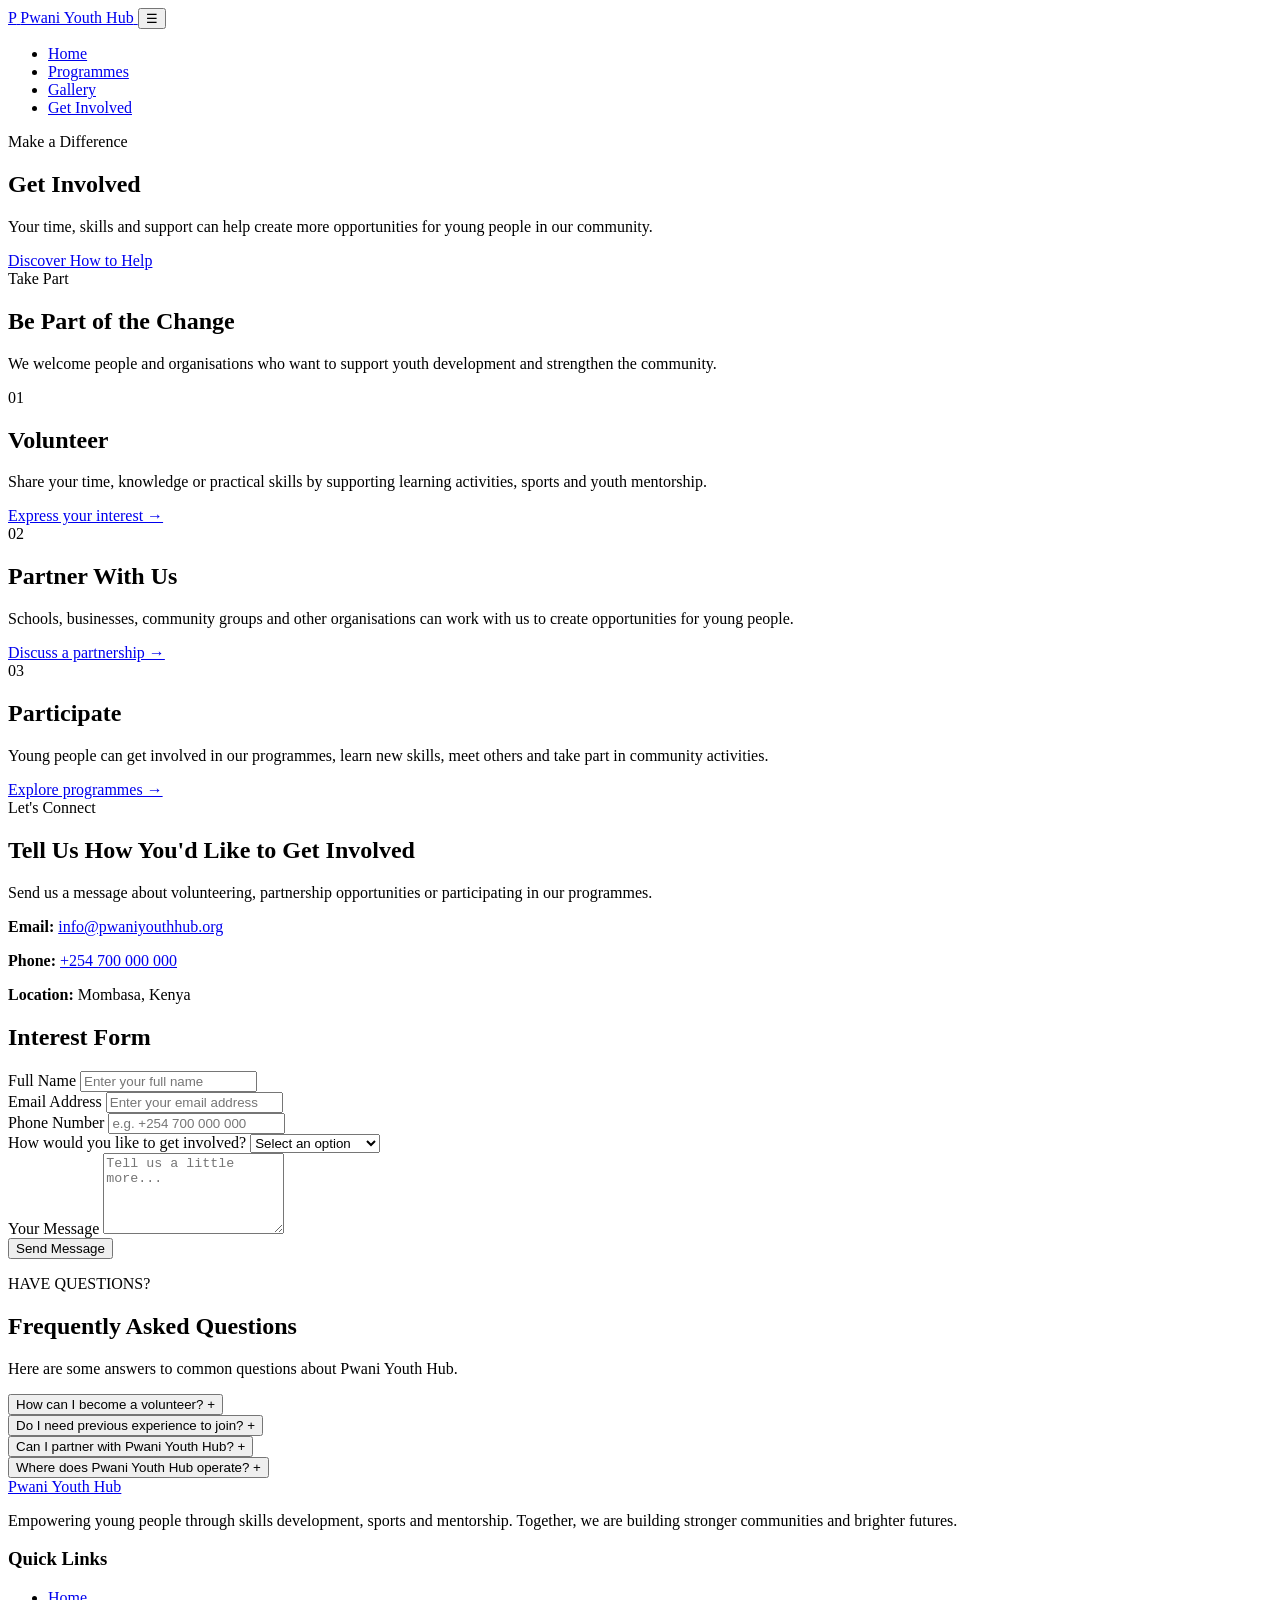
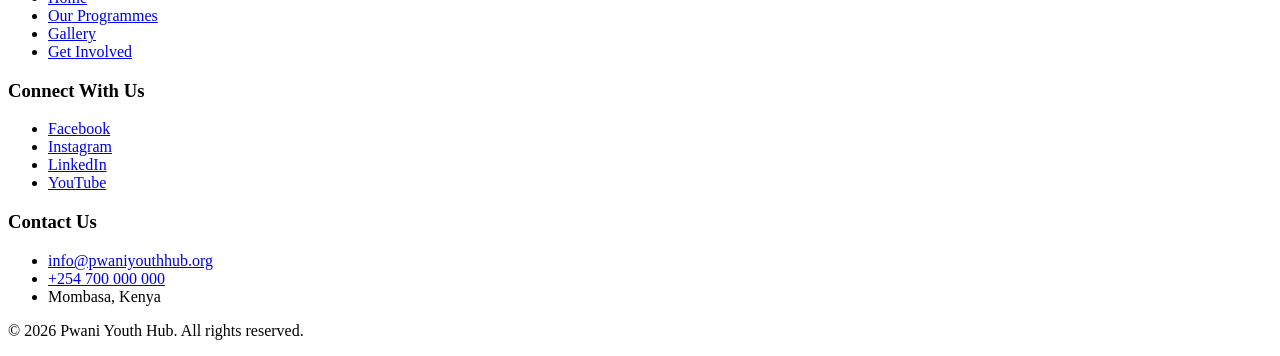
==== get-involved.html @ 9b2f0e69 "Add initial get- involved.html" ====
<!DOCTYPE html>
<html lang="en">
<head>
    <meta charset="UTF-8">
    <meta name="viewport" content="width=device-width, initial-scale=1.0">
    <meta name="description" content="Volunteer, partner or participate in Pwani Youth Hub youth development programmes.">
    <title>Get Involved | Pwani Youth Hub</title>
    <link rel="preconnect" href="https://fonts.googleapis.com">
    <link rel="preconnect" href="https://fonts.gstatic.com" crossorigin>
    <link href="https://fonts.googleapis.com/css2?family=Nunito+Sans:wght@400;500;600;700;800&display=swap" rel="stylesheet">
    <link rel="stylesheet" href="css/style.css">
</head>
<body>
<header class="site-header">
    <div class="header-inner">

        <a class="brand" href="index.html" aria-label="Pwani Youth Hub home">
            <span class="brand-mark">P</span>
            <span>Pwani Youth Hub</span>
        </a>

        <!-- Mobile menu button -->
        <button class="menu-toggle"
                type="button"
                aria-label="Open navigation menu"
                aria-expanded="false"
                aria-controls="site-navigation">
            ☰
        </button>

        <!-- Main navigation -->
        <nav class="site-nav" id="site-navigation" aria-label="Main navigation">
            <ul>
                <li><a href="index.html">Home</a></li>
                <li><a href="programmes.html">Programmes</a></li>
                <li><a href="gallery.html">Gallery</a></li>
                <li><a href="get-involved.html" aria-current="page">Get Involved</a></li>
            </ul>
        </nav>

    </div>
</header>
<main>
    <section class="page-hero involvement-hero"><div class="hero-shade"></div><div class="page-hero-content"><span class="eyebrow eyebrow-light">Make a Difference</span><h1>Get Involved</h1><p>Your time, skills and support can help create more opportunities for young people in our community.</p><a class="btn btn-primary" href="#ways-to-help">Discover How to Help</a></div></section>
    <section class="section-wrap"><div class="section-heading"><span class="eyebrow">Take Part</span><h2>Be Part of the Change</h2><p>We welcome people and organisations who want to support youth development and strengthen the community.</p></div>
        <div class="ways-grid" id="ways-to-help">
            <article class="way-card"><span class="way-number">01</span><h2>Volunteer</h2><p>Share your time, knowledge or practical skills by supporting learning activities, sports and youth mentorship.</p><a class="text-link" href="#contact-form">Express your interest &rarr;</a></article>
            <article class="way-card"><span class="way-number">02</span><h2>Partner With Us</h2><p>Schools, businesses, community groups and other organisations can work with us to create opportunities for young people.</p><a class="text-link" href="#contact-form">Discuss a partnership &rarr;</a></article>
            <article class="way-card"><span class="way-number">03</span><h2>Participate</h2><p>Young people can get involved in our programmes, learn new skills, meet others and take part in community activities.</p><a class="text-link" href="programmes.html">Explore programmes &rarr;</a></article>
        </div>
    </section>
    <section class="contact-section section-wrap" id="contact-form">

        <div class="contact-copy">
            <span class="eyebrow">Let's Connect</span>
            <h2>Tell Us How You'd Like to Get Involved</h2>

            <p>Send us a message about volunteering, partnership opportunities or participating in our programmes.</p>

            <div class="contact-details">
                <p><strong>Email:</strong>
                    <a href="mailto:info@pwaniyouthhub.org">info@pwaniyouthhub.org</a>
                </p>

                <p><strong>Phone:</strong>
                    <a href="tel:+254700000000">+254 700 000 000</a>
                </p>

                <p><strong>Location:</strong> Mombasa, Kenya</p>
            </div>
        </div>

        <!-- INTEREST FORM -->
        <form class="interest-form" id="interest-form">

            <h2>Interest Form</h2>

            <div class="form-group">
                <label for="full-name">Full Name</label>
                <input type="text" id="full-name" name="full-name"
                    placeholder="Enter your full name" required>
            </div>

            <div class="form-group">
                <label for="email">Email Address</label>
                <input type="email" id="email" name="email"
                    placeholder="Enter your email address" required>
            </div>

            <div class="form-group">
                <label for="phone">Phone Number</label>
                <input type="tel" id="phone" name="phone"
                    placeholder="e.g. +254 700 000 000">
            </div>

            <div class="form-group">
                <label for="interest">How would you like to get involved?</label>

                <select id="interest" name="interest" required>
                    <option value="">Select an option</option>
                    <option value="volunteer">Volunteer</option>
                    <option value="partner">Partner with us</option>
                    <option value="participate">Join a programme</option>
                    <option value="other">Other</option>
                </select>
            </div>

            <div class="form-group">
                <label for="message">Your Message</label>

                <textarea id="message" name="message" rows="5"
                        placeholder="Tell us a little more..." required></textarea>
            </div>

            <button type="submit" class="btn btn-primary">
                Send Message
            </button>

            <!-- Form feedback message -->
            <p id="form-message" role="status" aria-live="polite"></p>

        </form>
    </section>
    <!-- END CONTACT SECTION -->


    <!-- FAQ SECTION -->
    <section class="faq-section">

        <div class="section-heading">
            <p class="eyebrow">HAVE QUESTIONS?</p>

            <h2>Frequently Asked Questions</h2>

            <p>Here are some answers to common questions about Pwani Youth Hub.</p>
        </div>

        <div class="faq-container">

            <div class="faq-item">
                <button class="faq-question" type="button"
                        aria-expanded="false"
                        aria-controls="faq-answer-1">
                    How can I become a volunteer?
                    <span class="faq-icon">+</span>
                </button>

                <div class="faq-answer" id="faq-answer-1" hidden>
                    <p>You can become a volunteer by completing our interest form. Our team will get in touch with you about available opportunities.</p>
                </div>
            </div>

            <div class="faq-item">
                <button class="faq-question" type="button"
                        aria-expanded="false"
                        aria-controls="faq-answer-2">
                    Do I need previous experience to join?
                    <span class="faq-icon">+</span>
                </button>

                <div class="faq-answer" id="faq-answer-2" hidden>
                    <p>No. Young people can express their interest in our programmes even if they have no previous experience.</p>
                </div>
            </div>

            <div class="faq-item">
                <button class="faq-question" type="button"
                        aria-expanded="false"
                        aria-controls="faq-answer-3">
                    Can I partner with Pwani Youth Hub?
                    <span class="faq-icon">+</span>
                </button>

                <div class="faq-answer" id="faq-answer-3" hidden>
                    <p>Yes. We welcome individuals and organisations interested in supporting youth development through partnerships.</p>
                </div>
            </div>

            <div class="faq-item">
                <button class="faq-question" type="button"
                        aria-expanded="false"
                        aria-controls="faq-answer-4">
                    Where does Pwani Youth Hub operate?
                    <span class="faq-icon">+</span>
                </button>

                <div class="faq-answer" id="faq-answer-4" hidden>
                    <p>Pwani Youth Hub serves young people in Mombasa, Kenya.</p>
                </div>
            </div>

        </div>

    </section>
</main>
<footer class="site-footer">
    <div class="footer-inner">
        <div class="footer-about">
            <a class="footer-brand" href="index.html">Pwani Youth Hub</a>
            <p>Empowering young people through skills development, sports and mentorship. Together, we are building stronger communities and brighter futures.</p>
        </div>
        <div>
            <h3>Quick Links</h3>
            <ul class="footer-list">
                <li><a href="index.html">Home</a></li>
                <li><a href="programmes.html">Our Programmes</a></li>
                <li><a href="gallery.html">Gallery</a></li>
                <li><a href="get-involved.html">Get Involved</a></li>
            </ul>
        </div>
        <div>
            <h3>Connect With Us</h3>
            <ul class="footer-list">
                <li><a href="https://www.facebook.com/" target="_blank" rel="noopener noreferrer">Facebook</a></li>
                <li><a href="https://www.instagram.com/" target="_blank" rel="noopener noreferrer">Instagram</a></li>
                <li><a href="https://www.linkedin.com/" target="_blank" rel="noopener noreferrer">LinkedIn</a></li>
                <li><a href="https://www.youtube.com/" target="_blank" rel="noopener noreferrer">YouTube</a></li>
            </ul>
        </div>
        <div>
            <h3>Contact Us</h3>
            <ul class="footer-list">
                <li><a href="mailto:info@pwaniyouthhub.org">info@pwaniyouthhub.org</a></li>
                <li><a href="tel:+254700000000">+254 700 000 000</a></li>
                <li>Mombasa, Kenya</li>
            </ul>
        </div>
    </div>
    <div class="copyright"><p>&copy; 2026 Pwani Youth Hub. All rights reserved.</p></div>
</footer>
<script src="js/script.js" defer></script>
</body>
</html>
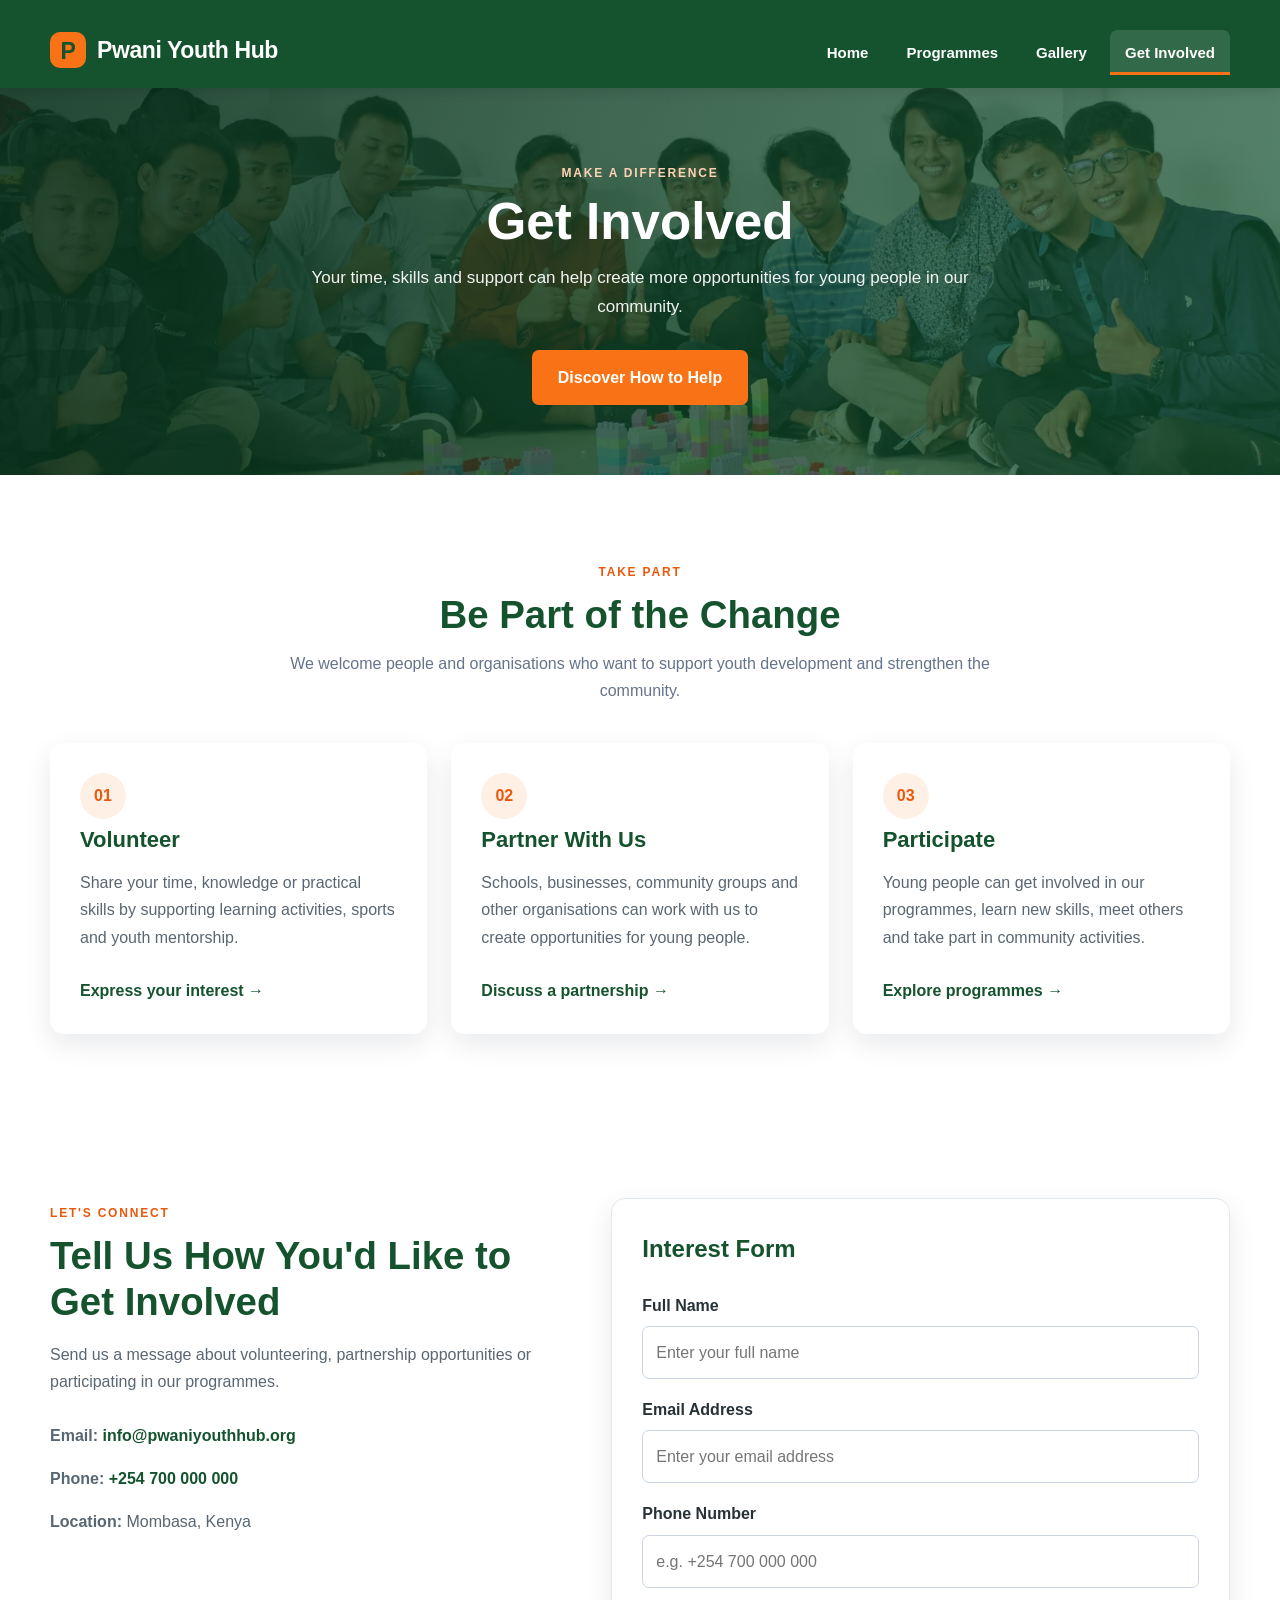
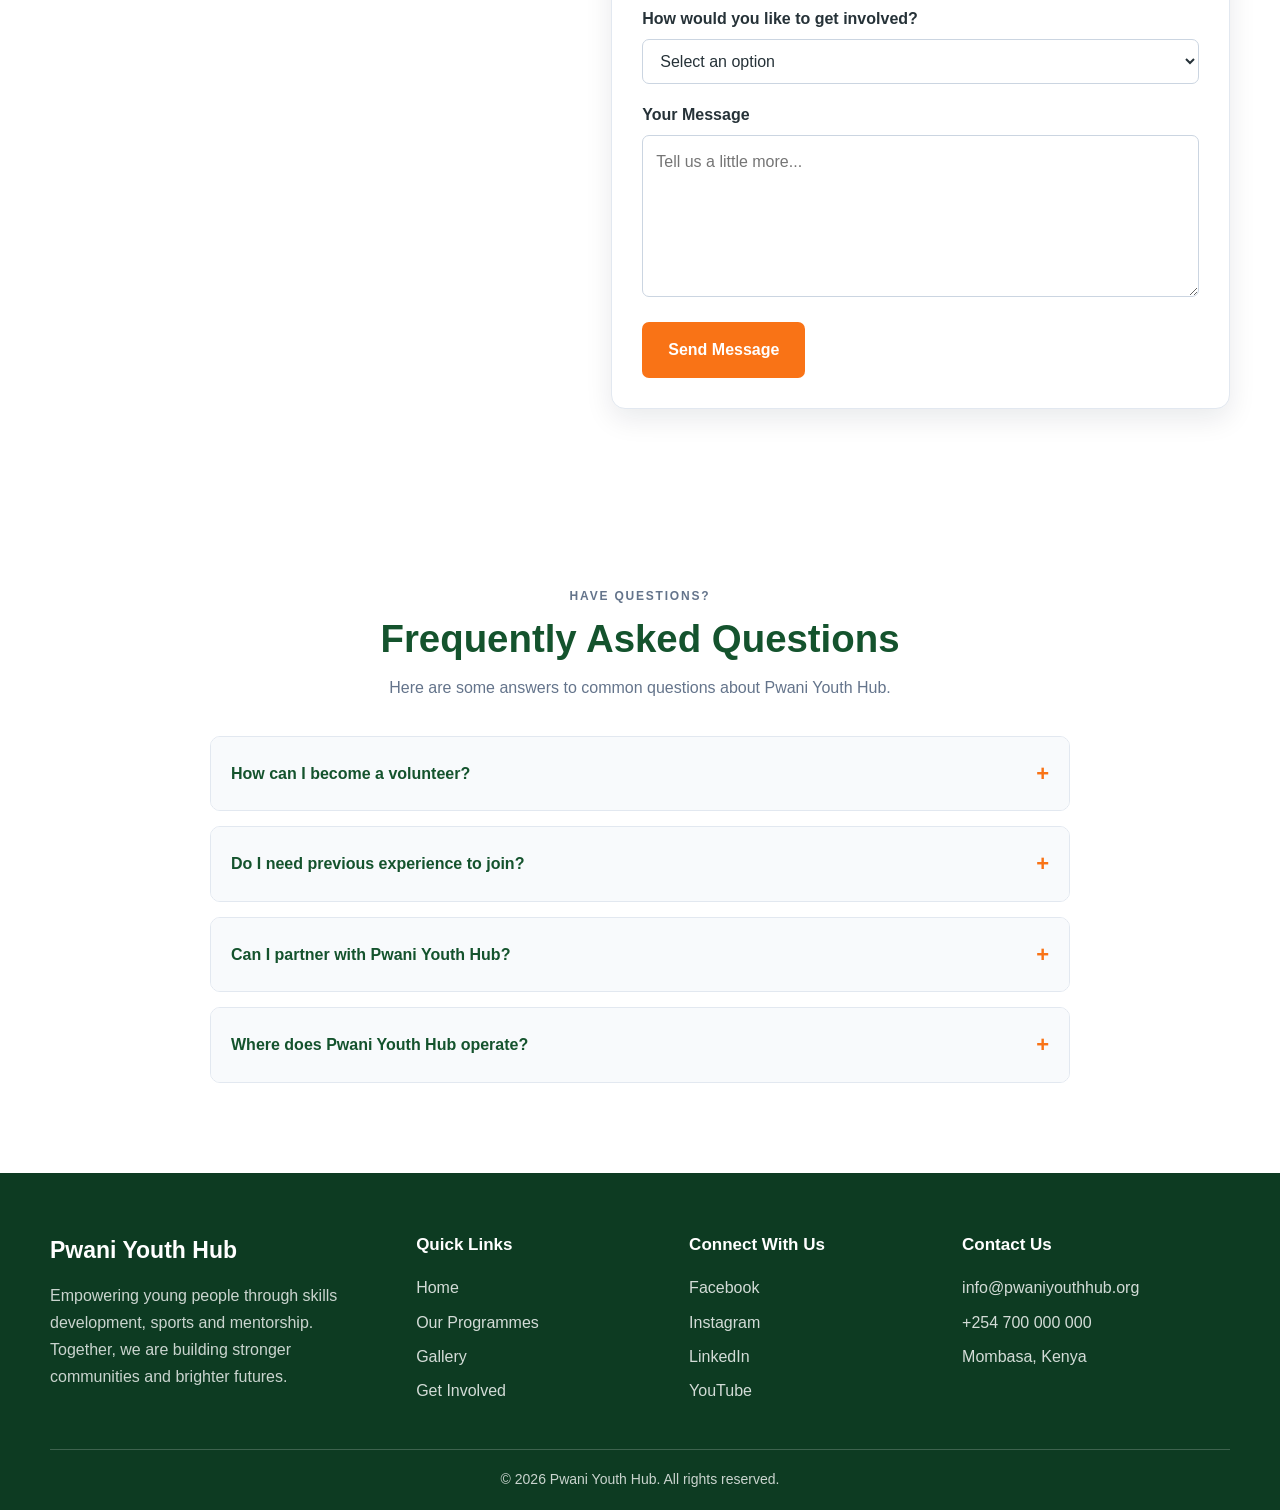
==== commit 1203efb8: "Update Pwani Youth Hub website" ====
--- a/get-involved.html
+++ b/get-involved.html
@@ -1,233 +1,233 @@
-<!DOCTYPE html>
-<html lang="en">
-<head>
-    <meta charset="UTF-8">
-    <meta name="viewport" content="width=device-width, initial-scale=1.0">
-    <meta name="description" content="Volunteer, partner or participate in Pwani Youth Hub youth development programmes.">
-    <title>Get Involved | Pwani Youth Hub</title>
-    <link rel="preconnect" href="https://fonts.googleapis.com">
-    <link rel="preconnect" href="https://fonts.gstatic.com" crossorigin>
-    <link href="https://fonts.googleapis.com/css2?family=Nunito+Sans:wght@400;500;600;700;800&display=swap" rel="stylesheet">
-    <link rel="stylesheet" href="css/style.css">
-</head>
-<body>
-<header class="site-header">
-    <div class="header-inner">
-
-        <a class="brand" href="index.html" aria-label="Pwani Youth Hub home">
-            <span class="brand-mark">P</span>
-            <span>Pwani Youth Hub</span>
-        </a>
-
-        <!-- Mobile menu button -->
-        <button class="menu-toggle"
-                type="button"
-                aria-label="Open navigation menu"
-                aria-expanded="false"
-                aria-controls="site-navigation">
-            ☰
-        </button>
-
-        <!-- Main navigation -->
-        <nav class="site-nav" id="site-navigation" aria-label="Main navigation">
-            <ul>
-                <li><a href="index.html">Home</a></li>
-                <li><a href="programmes.html">Programmes</a></li>
-                <li><a href="gallery.html">Gallery</a></li>
-                <li><a href="get-involved.html" aria-current="page">Get Involved</a></li>
-            </ul>
-        </nav>
-
-    </div>
-</header>
-<main>
-    <section class="page-hero involvement-hero"><div class="hero-shade"></div><div class="page-hero-content"><span class="eyebrow eyebrow-light">Make a Difference</span><h1>Get Involved</h1><p>Your time, skills and support can help create more opportunities for young people in our community.</p><a class="btn btn-primary" href="#ways-to-help">Discover How to Help</a></div></section>
-    <section class="section-wrap"><div class="section-heading"><span class="eyebrow">Take Part</span><h2>Be Part of the Change</h2><p>We welcome people and organisations who want to support youth development and strengthen the community.</p></div>
-        <div class="ways-grid" id="ways-to-help">
-            <article class="way-card"><span class="way-number">01</span><h2>Volunteer</h2><p>Share your time, knowledge or practical skills by supporting learning activities, sports and youth mentorship.</p><a class="text-link" href="#contact-form">Express your interest &rarr;</a></article>
-            <article class="way-card"><span class="way-number">02</span><h2>Partner With Us</h2><p>Schools, businesses, community groups and other organisations can work with us to create opportunities for young people.</p><a class="text-link" href="#contact-form">Discuss a partnership &rarr;</a></article>
-            <article class="way-card"><span class="way-number">03</span><h2>Participate</h2><p>Young people can get involved in our programmes, learn new skills, meet others and take part in community activities.</p><a class="text-link" href="programmes.html">Explore programmes &rarr;</a></article>
-        </div>
-    </section>
-    <section class="contact-section section-wrap" id="contact-form">
-
-        <div class="contact-copy">
-            <span class="eyebrow">Let's Connect</span>
-            <h2>Tell Us How You'd Like to Get Involved</h2>
-
-            <p>Send us a message about volunteering, partnership opportunities or participating in our programmes.</p>
-
-            <div class="contact-details">
-                <p><strong>Email:</strong>
-                    <a href="mailto:info@pwaniyouthhub.org">info@pwaniyouthhub.org</a>
-                </p>
-
-                <p><strong>Phone:</strong>
-                    <a href="tel:+254700000000">+254 700 000 000</a>
-                </p>
-
-                <p><strong>Location:</strong> Mombasa, Kenya</p>
-            </div>
-        </div>
-
-        <!-- INTEREST FORM -->
-        <form class="interest-form" id="interest-form">
-
-            <h2>Interest Form</h2>
-
-            <div class="form-group">
-                <label for="full-name">Full Name</label>
-                <input type="text" id="full-name" name="full-name"
-                    placeholder="Enter your full name" required>
-            </div>
-
-            <div class="form-group">
-                <label for="email">Email Address</label>
-                <input type="email" id="email" name="email"
-                    placeholder="Enter your email address" required>
-            </div>
-
-            <div class="form-group">
-                <label for="phone">Phone Number</label>
-                <input type="tel" id="phone" name="phone"
-                    placeholder="e.g. +254 700 000 000">
-            </div>
-
-            <div class="form-group">
-                <label for="interest">How would you like to get involved?</label>
-
-                <select id="interest" name="interest" required>
-                    <option value="">Select an option</option>
-                    <option value="volunteer">Volunteer</option>
-                    <option value="partner">Partner with us</option>
-                    <option value="participate">Join a programme</option>
-                    <option value="other">Other</option>
-                </select>
-            </div>
-
-            <div class="form-group">
-                <label for="message">Your Message</label>
-
-                <textarea id="message" name="message" rows="5"
-                        placeholder="Tell us a little more..." required></textarea>
-            </div>
-
-            <button type="submit" class="btn btn-primary">
-                Send Message
-            </button>
-
-            <!-- Form feedback message -->
-            <p id="form-message" role="status" aria-live="polite"></p>
-
-        </form>
-    </section>
-    <!-- END CONTACT SECTION -->
-
-
-    <!-- FAQ SECTION -->
-    <section class="faq-section">
-
-        <div class="section-heading">
-            <p class="eyebrow">HAVE QUESTIONS?</p>
-
-            <h2>Frequently Asked Questions</h2>
-
-            <p>Here are some answers to common questions about Pwani Youth Hub.</p>
-        </div>
-
-        <div class="faq-container">
-
-            <div class="faq-item">
-                <button class="faq-question" type="button"
-                        aria-expanded="false"
-                        aria-controls="faq-answer-1">
-                    How can I become a volunteer?
-                    <span class="faq-icon">+</span>
-                </button>
-
-                <div class="faq-answer" id="faq-answer-1" hidden>
-                    <p>You can become a volunteer by completing our interest form. Our team will get in touch with you about available opportunities.</p>
-                </div>
-            </div>
-
-            <div class="faq-item">
-                <button class="faq-question" type="button"
-                        aria-expanded="false"
-                        aria-controls="faq-answer-2">
-                    Do I need previous experience to join?
-                    <span class="faq-icon">+</span>
-                </button>
-
-                <div class="faq-answer" id="faq-answer-2" hidden>
-                    <p>No. Young people can express their interest in our programmes even if they have no previous experience.</p>
-                </div>
-            </div>
-
-            <div class="faq-item">
-                <button class="faq-question" type="button"
-                        aria-expanded="false"
-                        aria-controls="faq-answer-3">
-                    Can I partner with Pwani Youth Hub?
-                    <span class="faq-icon">+</span>
-                </button>
-
-                <div class="faq-answer" id="faq-answer-3" hidden>
-                    <p>Yes. We welcome individuals and organisations interested in supporting youth development through partnerships.</p>
-                </div>
-            </div>
-
-            <div class="faq-item">
-                <button class="faq-question" type="button"
-                        aria-expanded="false"
-                        aria-controls="faq-answer-4">
-                    Where does Pwani Youth Hub operate?
-                    <span class="faq-icon">+</span>
-                </button>
-
-                <div class="faq-answer" id="faq-answer-4" hidden>
-                    <p>Pwani Youth Hub serves young people in Mombasa, Kenya.</p>
-                </div>
-            </div>
-
-        </div>
-
-    </section>
-</main>
-<footer class="site-footer">
-    <div class="footer-inner">
-        <div class="footer-about">
-            <a class="footer-brand" href="index.html">Pwani Youth Hub</a>
-            <p>Empowering young people through skills development, sports and mentorship. Together, we are building stronger communities and brighter futures.</p>
-        </div>
-        <div>
-            <h3>Quick Links</h3>
-            <ul class="footer-list">
-                <li><a href="index.html">Home</a></li>
-                <li><a href="programmes.html">Our Programmes</a></li>
-                <li><a href="gallery.html">Gallery</a></li>
-                <li><a href="get-involved.html">Get Involved</a></li>
-            </ul>
-        </div>
-        <div>
-            <h3>Connect With Us</h3>
-            <ul class="footer-list">
-                <li><a href="https://www.facebook.com/" target="_blank" rel="noopener noreferrer">Facebook</a></li>
-                <li><a href="https://www.instagram.com/" target="_blank" rel="noopener noreferrer">Instagram</a></li>
-                <li><a href="https://www.linkedin.com/" target="_blank" rel="noopener noreferrer">LinkedIn</a></li>
-                <li><a href="https://www.youtube.com/" target="_blank" rel="noopener noreferrer">YouTube</a></li>
-            </ul>
-        </div>
-        <div>
-            <h3>Contact Us</h3>
-            <ul class="footer-list">
-                <li><a href="mailto:info@pwaniyouthhub.org">info@pwaniyouthhub.org</a></li>
-                <li><a href="tel:+254700000000">+254 700 000 000</a></li>
-                <li>Mombasa, Kenya</li>
-            </ul>
-        </div>
-    </div>
-    <div class="copyright"><p>&copy; 2026 Pwani Youth Hub. All rights reserved.</p></div>
-</footer>
-<script src="js/script.js" defer></script>
-</body>
-</html>
+<!DOCTYPE html>
+<html lang="en">
+<head>
+    <meta charset="UTF-8">
+    <meta name="viewport" content="width=device-width, initial-scale=1.0">
+    <meta name="description" content="Volunteer, partner or participate in Pwani Youth Hub youth development programmes.">
+    <title>Get Involved | Pwani Youth Hub</title>
+    <link rel="preconnect" href="https://fonts.googleapis.com">
+    <link rel="preconnect" href="https://fonts.gstatic.com" crossorigin>
+    <link href="https://fonts.googleapis.com/css2?family=Nunito+Sans:wght@400;500;600;700;800&display=swap" rel="stylesheet">
+    <link rel="stylesheet" href="css/style.css">
+</head>
+<body>
+<header class="site-header">
+    <div class="header-inner">
+
+        <a class="brand" href="index.html" aria-label="Pwani Youth Hub home">
+            <span class="brand-mark">P</span>
+            <span>Pwani Youth Hub</span>
+        </a>
+
+        <!-- Mobile menu button -->
+        <button class="menu-toggle"
+                type="button"
+                aria-label="Open navigation menu"
+                aria-expanded="false"
+                aria-controls="site-navigation">
+            ☰
+        </button>
+
+        <!-- Main navigation -->
+        <nav class="site-nav" id="site-navigation" aria-label="Main navigation">
+            <ul>
+                <li><a href="index.html">Home</a></li>
+                <li><a href="programmes.html">Programmes</a></li>
+                <li><a href="gallery.html">Gallery</a></li>
+                <li><a href="get-involved.html" aria-current="page">Get Involved</a></li>
+            </ul>
+        </nav>
+
+    </div>
+</header>
+<main>
+    <section class="page-hero involvement-hero"><div class="hero-shade"></div><div class="page-hero-content"><span class="eyebrow eyebrow-light">Make a Difference</span><h1>Get Involved</h1><p>Your time, skills and support can help create more opportunities for young people in our community.</p><a class="btn btn-primary" href="#ways-to-help">Discover How to Help</a></div></section>
+    <section class="section-wrap"><div class="section-heading"><span class="eyebrow">Take Part</span><h2>Be Part of the Change</h2><p>We welcome people and organisations who want to support youth development and strengthen the community.</p></div>
+        <div class="ways-grid" id="ways-to-help">
+            <article class="way-card"><span class="way-number">01</span><h2>Volunteer</h2><p>Share your time, knowledge or practical skills by supporting learning activities, sports and youth mentorship.</p><a class="text-link" href="#contact-form">Express your interest &rarr;</a></article>
+            <article class="way-card"><span class="way-number">02</span><h2>Partner With Us</h2><p>Schools, businesses, community groups and other organisations can work with us to create opportunities for young people.</p><a class="text-link" href="#contact-form">Discuss a partnership &rarr;</a></article>
+            <article class="way-card"><span class="way-number">03</span><h2>Participate</h2><p>Young people can get involved in our programmes, learn new skills, meet others and take part in community activities.</p><a class="text-link" href="programmes.html">Explore programmes &rarr;</a></article>
+        </div>
+    </section>
+    <section class="contact-section section-wrap" id="contact-form">
+
+        <div class="contact-copy">
+            <span class="eyebrow">Let's Connect</span>
+            <h2>Tell Us How You'd Like to Get Involved</h2>
+
+            <p>Send us a message about volunteering, partnership opportunities or participating in our programmes.</p>
+
+            <div class="contact-details">
+                <p><strong>Email:</strong>
+                    <a href="mailto:info@pwaniyouthhub.org">info@pwaniyouthhub.org</a>
+                </p>
+
+                <p><strong>Phone:</strong>
+                    <a href="tel:+254700000000">+254 700 000 000</a>
+                </p>
+
+                <p><strong>Location:</strong> Mombasa, Kenya</p>
+            </div>
+        </div>
+
+        <!-- INTEREST FORM -->
+        <form class="interest-form" id="interest-form">
+
+            <h2>Interest Form</h2>
+
+            <div class="form-group">
+                <label for="full-name">Full Name</label>
+                <input type="text" id="full-name" name="full-name"
+                    placeholder="Enter your full name" required>
+            </div>
+
+            <div class="form-group">
+                <label for="email">Email Address</label>
+                <input type="email" id="email" name="email"
+                    placeholder="Enter your email address" required>
+            </div>
+
+            <div class="form-group">
+                <label for="phone">Phone Number</label>
+                <input type="tel" id="phone" name="phone"
+                    placeholder="e.g. +254 700 000 000">
+            </div>
+
+            <div class="form-group">
+                <label for="interest">How would you like to get involved?</label>
+
+                <select id="interest" name="interest" required>
+                    <option value="">Select an option</option>
+                    <option value="volunteer">Volunteer</option>
+                    <option value="partner">Partner with us</option>
+                    <option value="participate">Join a programme</option>
+                    <option value="other">Other</option>
+                </select>
+            </div>
+
+            <div class="form-group">
+                <label for="message">Your Message</label>
+
+                <textarea id="message" name="message" rows="5"
+                        placeholder="Tell us a little more..." required></textarea>
+            </div>
+
+            <button type="submit" class="btn btn-primary">
+                Send Message
+            </button>
+
+            <!-- Form feedback message -->
+            <p id="form-message" role="status" aria-live="polite"></p>
+
+        </form>
+    </section>
+    <!-- END CONTACT SECTION -->
+
+
+    <!-- FAQ SECTION -->
+    <section class="faq-section">
+
+        <div class="section-heading">
+            <p class="eyebrow">HAVE QUESTIONS?</p>
+
+            <h2>Frequently Asked Questions</h2>
+
+            <p>Here are some answers to common questions about Pwani Youth Hub.</p>
+        </div>
+
+        <div class="faq-container">
+
+            <div class="faq-item">
+                <button class="faq-question" type="button"
+                        aria-expanded="false"
+                        aria-controls="faq-answer-1">
+                    How can I become a volunteer?
+                    <span class="faq-icon">+</span>
+                </button>
+
+                <div class="faq-answer" id="faq-answer-1" hidden>
+                    <p>You can become a volunteer by completing our interest form. Our team will get in touch with you about available opportunities.</p>
+                </div>
+            </div>
+
+            <div class="faq-item">
+                <button class="faq-question" type="button"
+                        aria-expanded="false"
+                        aria-controls="faq-answer-2">
+                    Do I need previous experience to join?
+                    <span class="faq-icon">+</span>
+                </button>
+
+                <div class="faq-answer" id="faq-answer-2" hidden>
+                    <p>No. Young people can express their interest in our programmes even if they have no previous experience.</p>
+                </div>
+            </div>
+
+            <div class="faq-item">
+                <button class="faq-question" type="button"
+                        aria-expanded="false"
+                        aria-controls="faq-answer-3">
+                    Can I partner with Pwani Youth Hub?
+                    <span class="faq-icon">+</span>
+                </button>
+
+                <div class="faq-answer" id="faq-answer-3" hidden>
+                    <p>Yes. We welcome individuals and organisations interested in supporting youth development through partnerships.</p>
+                </div>
+            </div>
+
+            <div class="faq-item">
+                <button class="faq-question" type="button"
+                        aria-expanded="false"
+                        aria-controls="faq-answer-4">
+                    Where does Pwani Youth Hub operate?
+                    <span class="faq-icon">+</span>
+                </button>
+
+                <div class="faq-answer" id="faq-answer-4" hidden>
+                    <p>Pwani Youth Hub serves young people in Mombasa, Kenya.</p>
+                </div>
+            </div>
+
+        </div>
+
+    </section>
+</main>
+<footer class="site-footer">
+    <div class="footer-inner">
+        <div class="footer-about">
+            <a class="footer-brand" href="index.html">Pwani Youth Hub</a>
+            <p>Empowering young people through skills development, sports and mentorship. Together, we are building stronger communities and brighter futures.</p>
+        </div>
+        <div>
+            <h3>Quick Links</h3>
+            <ul class="footer-list">
+                <li><a href="index.html">Home</a></li>
+                <li><a href="programmes.html">Our Programmes</a></li>
+                <li><a href="gallery.html">Gallery</a></li>
+                <li><a href="get-involved.html">Get Involved</a></li>
+            </ul>
+        </div>
+        <div>
+            <h3>Connect With Us</h3>
+            <ul class="footer-list">
+                <li><a href="https://www.facebook.com/" target="_blank" rel="noopener noreferrer">Facebook</a></li>
+                <li><a href="https://www.instagram.com/" target="_blank" rel="noopener noreferrer">Instagram</a></li>
+                <li><a href="https://www.linkedin.com/" target="_blank" rel="noopener noreferrer">LinkedIn</a></li>
+                <li><a href="https://www.youtube.com/" target="_blank" rel="noopener noreferrer">YouTube</a></li>
+            </ul>
+        </div>
+        <div>
+            <h3>Contact Us</h3>
+            <ul class="footer-list">
+                <li><a href="mailto:info@pwaniyouthhub.org">info@pwaniyouthhub.org</a></li>
+                <li><a href="tel:+254700000000">+254 700 000 000</a></li>
+                <li>Mombasa, Kenya</li>
+            </ul>
+        </div>
+    </div>
+    <div class="copyright"><p>&copy; 2026 Pwani Youth Hub. All rights reserved.</p></div>
+</footer>
+<script src="js/script.js" defer></script>
+</body>
+</html>
--- a/css/style.css
+++ b/css/style.css
@@ -0,0 +1,1132 @@
+/* Pwani Youth Hub — one shared stylesheet for every page */
+/* Defines reusable CSS variables for the website's colours, shadows, border radius, and content width. */
+:root {
+    --green: #14532D;
+    --green-dark: #0D3B22;
+    --green-mid: #17623A;
+    --orange: #F97316;
+    --orange-dark: #EA580C;
+    --ink: #263238;
+    --muted: #64748B;
+    --paper: #FFFFFF;
+    --surface: #F4F7F8;
+    --line: #E2E8F0;
+    --shadow: 0 10px 28px rgba(15, 23, 42, .09);
+    --radius: 14px;
+    --content: 1180px;
+}
+/* Applies border-box sizing globally so padding and borders are included in element dimensions. */
+* {
+    box-sizing: border-box;
+}
+/* Enables smooth scrolling for in-page navigation. */
+html {
+    scroll-behavior: smooth;
+}
+/* Sets the default page margin, font, text colour, background, and line spacing. */
+body {
+    margin: 0;
+    font-family: "Nunito Sans", Arial, sans-serif;
+    color: var(--ink);
+    background: var(--paper);
+    line-height: 1.7;
+}
+/* Makes images block elements and keeps them within their parent containers. */
+img {
+    display: block;
+    max-width: 100%;
+}
+/* Makes links inherit the surrounding text colour and removes underlines. */
+a {
+    color: inherit;
+    text-decoration: none;
+}
+/* Makes buttons and form controls inherit the site's font. */
+button, input, select, textarea {
+    font: inherit;
+}
+/* Styles the main header with a green background, white text, stacking order, and shadow. */
+.site-header {
+    position: relative;
+    z-index: 10;
+    background: var(--green);
+    color: white;
+    box-shadow: 0 3px 14px rgba(0,0,0,.12);
+}
+/* Controls the header content width, height, centring, Flexbox layout, alignment, and spacing. */
+.header-inner {
+    width: min(100% - 48px, var(--content));
+    min-height: 88px;
+    margin: auto;
+    display: flex;
+    align-items: flex-end;
+    justify-content: space-between;
+    gap: 28px;
+}
+/* Arranges and styles the logo mark and Pwani Youth Hub name. */
+.brand {
+    display: inline-flex;
+    align-items: center;
+    gap: 11px;
+    padding-bottom: 18px;
+    font-size: 23px;
+    font-weight: 800;
+    letter-spacing: -.4px;
+}
+ 
+/* Creates the orange logo square and centres its letter using CSS Grid. */
+.brand-mark {
+    display: grid;
+    place-items: center;
+    width: 36px;
+    height: 36px;
+    border-radius: 10px;
+    color: var(--green);
+    background: var(--orange);
+    font-weight: 900;
+}
+ 
+/* Arranges navigation list items horizontally and removes default list styling and spacing. */
+.site-nav ul {
+    display: flex;
+    align-items: center;
+    gap: 8px;
+    list-style: none;
+    padding: 0 0 13px;
+    margin: 0;
+}
+ 
+/* Styles navigation links, including their padding, colour, typography, rounded corners, and transition. */
+.site-nav a {
+    display: block;
+    padding: 10px 15px;
+    border-radius: 7px;
+    color: white;
+    font-size: 15px;
+    font-weight: 700;
+    transition: background .2s ease, color .2s ease;
+}
+ 
+/* Highlights a navigation link when hovered or when it represents the current page. */
+.site-nav a:hover, .site-nav a[aria-current="page"] {
+    color: white;
+    background: rgba(255,255,255,.13);
+}
+ 
+/* Adds an orange inset underline to the current page's navigation link. */
+.site-nav a[aria-current="page"] {
+    box-shadow: inset 0 -3px var(--orange);
+    border-radius: 7px 7px 0 0;
+}
+ 
+/* Provides shared positioning, grid centring, text alignment, colour, and background-image behaviour for hero sections. */
+.hero, .page-hero {
+    position: relative;
+    isolation: isolate;
+    display: grid;
+    place-items: center;
+    text-align: center;
+    color: white;
+    background-position: center;
+    background-size: cover;
+}
+ 
+/* Sets the home hero's minimum height, padding, and background image. */
+.hero {
+    min-height: 560px;
+    padding: 90px 24px;
+    background-image: url("../images/hero_bg1.webp");
+}
+ 
+/* Places a dark gradient overlay over the hero image to improve text contrast. */
+.hero-shade {
+    position: absolute;
+    z-index: -1;
+    inset: 0;
+    background: linear-gradient(110deg, rgba(8,49,27,.88), rgba(15,84,46,.66));
+}
+ 
+/* Limits the width of hero content for readability. */
+.hero-content, .page-hero-content {
+    max-width: 850px;
+}
+ 
+/* Styles the main home-page heading with responsive typography and spacing. */
+.hero h1 {
+    margin: 12px 0 18px;
+    color: white;
+    font-size: clamp(2.5rem, 5.2vw, 4.4rem);
+    line-height: 1.12;
+    font-weight: 800;
+    letter-spacing: -1.5px;
+}
+ 
+/* Sets the width, spacing, colour, and size of hero description text. */
+.hero p, .page-hero p {
+    max-width: 720px;
+    margin: 0 auto 28px;
+    color: rgba(255,255,255,.94);
+    font-size: 18px;
+}
+ 
+/* Styles small uppercase section labels with orange text and letter spacing. */
+.eyebrow {
+    display: inline-block;
+    color: var(--orange-dark);
+    font-size: 12px;
+    font-weight: 900;
+    letter-spacing: 1.8px;
+    text-transform: uppercase;
+}
+ 
+/* Changes an eyebrow label to a light orange colour for dark backgrounds. */
+.eyebrow-light {
+    color: #FFD2B3;
+}
+ 
+/* Uses Flexbox to centre hero buttons and lets them wrap when necessary. */
+.hero-actions {
+    display: flex;
+    flex-wrap: wrap;
+    justify-content: center;
+    gap: 14px;
+}
+ 
+/* Defines shared button layout, dimensions, padding, border, shape, typography, and transition. */
+.btn {
+    display: inline-flex;
+    min-height: 48px;
+    align-items: center;
+    justify-content: center;
+    padding: 12px 24px;
+    border: 2px solid transparent;
+    border-radius: 7px;
+    font-weight: 800;
+    cursor: pointer;
+    transition: transform .2s ease, background .2s ease, border-color .2s ease;
+}
+ 
+/* Moves buttons slightly upward on hover. */
+.btn:hover {
+    transform: translateY(-2px);
+}
+ 
+/* Styles the primary button with white text and an orange background. */
+.btn-primary {
+    color: white;
+    background: var(--orange);
+}
+ 
+/* Darkens the primary button background on hover. */
+.btn-primary:hover {
+    background: var(--orange-dark);
+}
+ 
+/* Styles a transparent button with a white border and white text. */
+.btn-outline {
+    color: white;
+    border-color: rgba(255,255,255,.85);
+    background: transparent;
+}
+ 
+/* Changes the outlined button to a white background with green text on hover. */
+.btn-outline:hover {
+    color: var(--green);
+    background: white;
+}
+ 
+/* Styles a light button with a white background and green text. */
+.btn-light {
+    color: var(--green);
+    background: white;
+}
+ 
+/* Changes the light button background on hover. */
+.btn-light:hover {
+    background: #FFF0E5;
+}
+ 
+/* Creates a centred content container with a maximum width and vertical padding. */
+.section-wrap {
+    width: min(100% - 48px, var(--content));
+    margin: 0 auto;
+    padding-top: 82px;
+    padding-bottom: 82px;
+}
+ 
+/* Creates a full-width tinted section while aligning its content with the main site width. */
+.section-tint {
+    width: 100%;
+    max-width: none;
+    padding-left: max(24px, calc((100% - var(--content))/2));
+    padding-right: max(24px, calc((100% - var(--content))/2));
+    background: var(--surface);
+}
+ 
+/* Centres section headings and controls their maximum width and bottom spacing. */
+.section-heading {
+    max-width: 720px;
+    margin: 0 auto 38px;
+    text-align: center;
+}
+ 
+/* Styles headings in section, introduction, and contact areas. */
+.section-heading h2, .intro-copy h2, .contact-copy h2 {
+    margin: 8px 0 12px;
+    color: var(--green);
+    font-size: clamp(1.8rem, 3vw, 2.5rem);
+    line-height: 1.2;
+    font-weight: 800;
+}
+ 
+/* Styles the description beneath a section heading. */
+.section-heading p {
+    margin: 0;
+    color: var(--muted);
+}
+/* Creates a two-column Grid layout for introduction text and image. */
+.intro-section {
+    display: grid;
+    grid-template-columns: 1fr 1fr;
+    align-items: center;
+    gap: 64px;
+}
+
+/* Sets the paragraph colour in the introduction text. */
+.intro-copy p {
+    color: #52616B;
+}
+
+/* Provides a positioning context for the introduction image and its decorative accent. */
+.intro-image {
+    position: relative;
+}
+
+/* Sizes, crops, rounds, and adds a shadow to the introduction image. */
+.intro-image img {
+    position: relative;
+    z-index: 1;
+    width: 100%;
+    height: 390px;
+    object-fit: cover;
+    border-radius: var(--radius);
+    box-shadow: var(--shadow);
+}
+
+/* Creates a decorative orange shape beside the introduction image. */
+.image-accent {
+    position: absolute;
+    right: -14px;
+    bottom: -14px;
+    width: 45%;
+    height: 45%;
+    border-radius: var(--radius);
+    background: var(--orange);
+}
+
+/* Displays text links with Flexbox alignment, spacing, and green emphasis. */
+.text-link {
+    display: inline-flex;
+    align-items: center;
+    gap: 8px;
+    margin-top: 10px;
+    color: var(--green);
+    font-weight: 900;
+}
+
+/* Changes text-link colour on hover. */
+.text-link:hover {
+    color: var(--orange-dark);
+}
+
+/* Creates a three-column Grid for feature cards. */
+.feature-grid {
+    display: grid;
+    grid-template-columns: repeat(3, 1fr);
+    gap: 24px;
+}
+
+/* Applies shared card styling, including clipped overflow, rounded corners, white backgrounds, shadows, and transitions. */
+.feature-card, .programme-card, .way-card {
+    overflow: hidden;
+    border-radius: var(--radius);
+    background: white;
+    box-shadow: var(--shadow);
+    transition: transform .25s ease, box-shadow .25s ease;
+}
+
+/* Raises cards and strengthens their shadows on hover. */
+.feature-card:hover, .programme-card:hover, .way-card:hover {
+    transform: translateY(-5px);
+    box-shadow: 0 16px 34px rgba(15,23,42,.13);
+}
+
+/* Adds padding and centres feature-card content. */
+.feature-card {
+    padding: 24px;
+    text-align: center;
+}
+
+/* Styles feature-card headings. */
+.feature-card h3 {
+    margin: 0 0 15px;
+    color: var(--green);
+    font-size: 20px;
+}
+
+/* Sets consistent dimensions and image cropping for feature cards. */
+.feature-card img {
+    width: 100%;
+    height: 190px;
+    object-fit: cover;
+    border-radius: 9px;
+}
+
+/* Styles feature-card descriptions and their spacing. */
+.feature-card p {
+    margin: 16px 0 0;
+    color: #596773;
+}
+
+/* Centres an action or button below a content group. */
+.center-action {
+    margin-top: 34px;
+    text-align: center;
+}
+
+/* Places a heading and related link in a horizontal Flexbox row. */
+.heading-row {
+    display: flex;
+    align-items: end;
+    justify-content: space-between;
+    gap: 24px;
+    max-width: none;
+    text-align: left;
+}
+
+/* Prevents the link in a heading row from wrapping. */
+.heading-row .text-link {
+    white-space: nowrap;
+}
+
+/* Creates a four-column Grid for the home-page gallery preview. */
+.preview-gallery {
+    display: grid;
+    grid-template-columns: repeat(4, 1fr);
+    gap: 16px;
+}
+
+/* Sets preview image dimensions, cropping, and rounded corners. */
+.preview-gallery img {
+    width: 100%;
+    height: 210px;
+    object-fit: cover;
+    border-radius: 10px;
+}
+
+/* Styles the home call-to-action section with a green gradient and centred white text. */
+.home-cta {
+    padding: 72px 24px;
+    text-align: center;
+    color: white;
+    background: linear-gradient(120deg, var(--green-dark), var(--green-mid));
+}
+
+/* Limits and centres the direct content inside the home call-to-action. */
+.home-cta > div {
+    max-width: 760px;
+    margin: auto;
+}
+
+/* Styles the home call-to-action heading. */
+.home-cta h2 {
+    margin: 9px 0 12px;
+    color: white;
+    font-size: clamp(1.8rem, 3vw, 2.5rem);
+    line-height: 1.2;
+}
+
+/* Styles the descriptive text in the home call-to-action. */
+.home-cta p {
+    margin: 0 auto 24px;
+    color: rgba(255,255,255,.9);
+}
+
+/* Sets the height, padding, and background image for inner-page hero sections. */
+.page-hero {
+    min-height: 360px;
+    padding: 70px 24px;
+    background-image: url("../images/hero_bg.webp");
+}
+
+/* Styles the main heading on inner-page hero sections. */
+.page-hero h1 {
+    margin: 8px 0 12px;
+    color: white;
+    font-size: clamp(2.3rem, 4vw, 3.5rem);
+    line-height: 1.15;
+}
+
+/* Sets the description font size on inner-page hero sections. */
+.page-hero p {
+    font-size: 17px;
+}
+
+/* Sets the background image for the Programmes page hero. */
+.programmes-hero {
+    background-image: url("../images/hero_bg1.webp");
+}
+
+/* Sets the background image for the Gallery page hero. */
+.gallery-hero {
+    background-image: url("../images/hero_bg.webp");
+}
+
+/* Sets the background image for the Get Involved page hero. */
+.involvement-hero {
+    background-image: url("../images/group_activity.webp");
+}
+
+/* Creates a three-column Grid for programme cards and stretches cards within each row. */
+.programme-grid {
+    display: grid;
+    grid-template-columns: repeat(3, 1fr);
+    align-items: stretch;
+    gap: 25px;
+}
+
+/* Sets the dimensions and cropping of images at the top of programme cards. */
+.programme-card > img {
+    width: 100%;
+    height: 220px;
+    object-fit: cover;
+}
+
+/* Adds internal spacing around card text content. */
+.card-body {
+    padding: 25px;
+}
+
+/* Styles the small uppercase category label inside cards. */
+.card-kicker {
+    color: var(--orange-dark);
+    font-size: 12px;
+    font-weight: 900;
+    letter-spacing: 1.4px;
+}
+
+/* Styles headings inside programme and involvement cards. */
+.card-body h2, .way-card h2 {
+    margin: 7px 0 10px;
+    color: var(--green);
+    font-size: 22px;
+    line-height: 1.25;
+}
+
+/* Styles paragraphs inside programme and involvement cards. */
+.card-body p, .way-card p {
+    color: #596773;
+}
+
+/* Sets indentation and text colour for lists inside programme cards. */
+.card-body ul {
+    padding-left: 20px;
+    color: #596773;
+}
+
+/* Adds vertical spacing between programme-card list items. */
+.card-body li {
+    margin: 5px 0;
+}
+
+/* Adds extra bottom spacing to the gallery section. */
+.gallery-section {
+    padding-bottom: 90px;
+}
+
+/* Creates a four-column Grid for gallery images. */
+.gallery-grid {
+    display: grid;
+    grid-template-columns: repeat(4, minmax(0,1fr));
+    gap: 18px;
+}
+
+/* Styles each gallery figure with rounded corners, clipped overflow, a white background, and a shadow. */
+.gallery-item {
+    overflow: hidden;
+    margin: 0;
+    border-radius: 10px;
+    background: white;
+    box-shadow: 0 5px 18px rgba(15,23,42,.08);
+}
+
+/* Sets gallery image dimensions and a smooth zoom transition. */
+.gallery-item img {
+    width: 100%;
+    height: 210px;
+    object-fit: cover;
+    transition: transform .35s ease;
+}
+
+/* Slightly enlarges a gallery image when its item is hovered. */
+.gallery-item:hover img {
+    transform: scale(1.045);
+}
+
+/* Styles the caption beneath each gallery image. */
+.gallery-item figcaption {
+    padding: 12px 15px;
+    color: var(--green);
+    font-weight: 800;
+}
+
+/* Creates a three-column Grid for ways to get involved. */
+.ways-grid {
+    display: grid;
+    grid-template-columns: repeat(3, 1fr);
+    gap: 24px;
+}
+
+/* Adds internal padding to each ways-to-get-involved card. */
+.way-card {
+    padding: 30px;
+}
+
+/* Creates a circular numbered marker and centres its number using Grid. */
+.way-number {
+    display: grid;
+    width: 46px;
+    height: 46px;
+    place-items: center;
+    border-radius: 50%;
+    color: var(--orange-dark);
+    background: #FFF0E5;
+    font-weight: 900;
+}
+
+/* Creates a two-column Grid for contact details and the interest form. */
+.contact-section {
+    display: grid;
+    grid-template-columns: .9fr 1.1fr;
+    align-items: start;
+    gap: 55px;
+}
+
+/* Styles paragraphs in the contact-information column. */
+.contact-copy p {
+    color: #596773;
+}
+
+/* Adds spacing above the email, phone, and location details. */
+.contact-details {
+    margin-top: 26px;
+}
+
+/* Highlights email and phone links in bold green text. */
+.contact-details a {
+    color: var(--green);
+    font-weight: 800;
+}
+
+/* Styles the interest form panel with padding, border, rounded corners, background, and shadow. */
+.interest-form {
+    padding: 30px;
+    border: 1px solid var(--line);
+    border-radius: var(--radius);
+    background-color: var(--paper);
+    box-shadow: var(--shadow);
+}
+
+/* Styles the heading at the top of the interest form. */
+.interest-form h2 {
+    margin: 0 0 22px;
+    color: var(--green);
+    font-size: 24px;
+}
+
+/* Adds spacing below each form field group. */
+.form-group {
+    margin-bottom: 17px;
+}
+
+/* Displays form labels on their own line with spacing and bold text. */
+.form-group label {
+    display: block;
+    margin-bottom: 7px;
+    color: var(--ink);
+    font-weight: 800;
+}
+
+/* Gives form controls consistent width, padding, border, rounded corners, text colour, and background. */
+.form-group input, .form-group select, .form-group textarea {
+    width: 100%;
+    padding: 12px 13px;
+    border: 1px solid #CBD5E1;
+    border-radius: 7px;
+    color: var(--ink);
+    background: white;
+}
+
+/* Highlights the form control currently in focus with an orange border and outline. */
+.form-group input:focus, .form-group select:focus, .form-group textarea:focus {
+    outline: 2px solid rgba(249,115,22,.25);
+    border-color: var(--orange);
+}
+
+/* Allows the message textarea to be resized vertically only. */
+.form-group textarea {
+    resize: vertical;
+}
+
+/* Styles small helper text associated with a form. */
+.form-note {
+    color: var(--muted);
+    font-size: 13px;
+}
+
+/* Styles the footer with white text, a dark green background, and spacing. */
+.site-footer {
+    padding: 58px 24px 0;
+    color: white;
+    background: var(--green-dark);
+}
+
+/* Creates and sizes the footer's four-column Grid. */
+.footer-inner {
+    display: grid;
+    grid-template-columns: 1.4fr 1fr 1fr 1.15fr;
+    gap: 40px;
+    width: min(100%, var(--content));
+    margin: auto;
+    padding-bottom: 38px;
+}
+
+/* Styles footer column headings. */
+.footer-inner h3 {
+    margin: 0 0 15px;
+    color: white;
+    font-size: 17px;
+}
+
+/* Styles the footer brand name as a prominent white link. */
+.footer-brand {
+    display: inline-block;
+    margin-bottom: 12px;
+    color: white;
+    font-size: 23px;
+    font-weight: 900;
+}
+
+/* Limits and styles the footer's descriptive paragraph. */
+.footer-about p {
+    max-width: 310px;
+    margin: 0;
+    color: rgba(255,255,255,.78);
+}
+
+/* Removes default list markers, margin, and padding from footer lists. */
+.footer-list {
+    list-style: none;
+    margin: 0;
+    padding: 0;
+}
+
+/* Adds spacing and readable text colour to footer list items and allows long text to wrap. */
+.footer-list li {
+    margin: 7px 0;
+    color: rgba(255,255,255,.82);
+    overflow-wrap: anywhere;
+}
+
+/* Changes footer links to light orange on hover. */
+.footer-list a:hover {
+    color: #FFB37F;
+}
+
+/* Styles and centres the copyright strip below the footer columns. */
+.copyright {
+    width: min(100%, var(--content));
+    margin: auto;
+    padding: 18px 0;
+    border-top: 1px solid rgba(255,255,255,.2);
+    text-align: center;
+    color: rgba(255,255,255,.78);
+    font-size: 14px;
+}
+
+/* Removes the default paragraph margin in the copyright strip. */
+.copyright p {
+    margin: 0;
+}
+
+/* Tablet layout: applies when the viewport is 900px wide or narrower. */
+@media (max-width: 900px) {
+
+    /* Controls the header content width, height, centring, Flexbox layout, alignment, and spacing. */
+    .header-inner {
+    width: min(100% - 32px, var(--content));
+    align-items: center;
+    flex-direction: column;
+    gap: 0;
+    padding-top: 14px;
+}
+
+    /* Arranges and styles the logo mark and Pwani Youth Hub name. */
+    .brand {
+    padding: 0 0 8px;
+}
+
+    /* Arranges navigation list items horizontally and removes default list styling and spacing. */
+    .site-nav ul {
+    flex-wrap: wrap;
+    justify-content: center;
+    padding-bottom: 8px;
+}
+/* Creates a two-column Grid layout for introduction text and image. */
+    .intro-section {
+    gap: 35px;
+}
+
+    /* Changes these card grids to two columns at this responsive breakpoint. */
+    .feature-grid, .programme-grid, .ways-grid {
+    grid-template-columns: repeat(2, 1fr);
+}
+
+    /* Creates a four-column Grid for gallery images. */
+    .gallery-grid {
+    grid-template-columns: repeat(3, 1fr);
+}
+
+    /* Creates and sizes the footer's four-column Grid. */
+    .footer-inner {
+    grid-template-columns: repeat(2, 1fr);
+}
+}
+/* Small-screen layout: adjusts sections and typography for phones. */
+@media (max-width: 620px) {
+/* Controls the header content width, height, centring, Flexbox layout, alignment, and spacing. */
+    .header-inner {
+    width: calc(100% - 24px);
+}
+/* Arranges and styles the logo mark and Pwani Youth Hub name. */
+    .brand {
+    font-size: 20px;
+}
+/* Arranges navigation list items horizontally and removes default list styling and spacing. */
+    .site-nav ul {
+    gap: 2px;
+}
+/* Styles navigation links, including their padding, colour, typography, rounded corners, and transition. */
+    .site-nav a {
+    padding: 8px 9px;
+    font-size: 13px;
+}
+/* Sets the home hero's minimum height, padding, and background image. */
+    .hero {
+    min-height: 500px;
+    padding: 70px 20px;
+}
+/* Styles the main home-page heading with responsive typography and spacing. */
+    .hero h1 {
+    letter-spacing: -.7px;
+}
+/* Sets the width, spacing, colour, and size of hero description text. */
+    .hero p, .page-hero p {
+    font-size: 16px;
+}
+/* Creates a centred content container with a maximum width and vertical padding. */
+    .section-wrap {
+    width: calc(100% - 36px);
+    padding-top: 58px;
+    padding-bottom: 58px;
+}
+/* Creates a full-width tinted section while aligning its content with the main site width. */
+    .section-tint {
+    width: 100%;
+    padding-left: 18px;
+    padding-right: 18px;
+}
+/* Changes introduction and contact layouts to one column on small screens. */
+    .intro-section, .contact-section {
+    grid-template-columns: 1fr;
+    gap: 30px;
+}
+/* Sizes, crops, rounds, and adds a shadow to the introduction image. */
+    .intro-image img {
+    height: 280px;
+}
+/* Changes these card grids to two columns at this responsive breakpoint. */
+    .feature-grid, .programme-grid, .ways-grid {
+    grid-template-columns: 1fr;
+}
+/* Sets consistent dimensions and image cropping for feature cards. */
+    .feature-card img {
+    height: 210px;
+}
+/* Places a heading and related link in a horizontal Flexbox row. */
+    .heading-row {
+    align-items: flex-start;
+    flex-direction: column;
+    gap: 8px;
+}
+/* Creates a four-column Grid for the home-page gallery preview. */
+    .preview-gallery {
+    grid-template-columns: repeat(2, 1fr);
+}
+/* Sets preview image dimensions, cropping, and rounded corners. */
+    .preview-gallery img {
+    height: 150px;
+}
+/* Sets the height, padding, and background image for inner-page hero sections. */
+    .page-hero {
+    min-height: 310px;
+    padding: 55px 20px;
+}
+/* Creates a four-column Grid for gallery images. */
+    .gallery-grid {
+    grid-template-columns: repeat(2, minmax(0,1fr));
+    gap: 12px;
+}
+/* Sets gallery image dimensions and a smooth zoom transition. */
+    .gallery-item img {
+    height: 145px;
+}
+/* Styles the caption beneath each gallery image. */
+    .gallery-item figcaption {
+    padding: 9px 10px;
+    font-size: 13px;
+}
+/* Creates and sizes the footer's four-column Grid. */
+    .footer-inner {
+    grid-template-columns: 1fr 1fr;
+    gap: 28px 18px;
+}
+/* Makes the footer description span both columns on small screens. */
+    .footer-about {
+    grid-column: 1 / -1;
+}
+/* Styles the interest form panel with padding, border, rounded corners, background, and shadow. */
+    .interest-form {
+    padding: 22px;
+}
+}
+/* Very small-screen layout: adds adjustments for narrow phones. */
+@media (max-width: 380px) {
+/* Styles navigation links, including their padding, colour, typography, rounded corners, and transition. */
+    .site-nav a {
+    padding: 7px 6px;
+    font-size: 12px;
+}
+/* Creates a four-column Grid for gallery images. */
+    .gallery-grid {
+    grid-template-columns: 1fr;
+}
+/* Sets gallery image dimensions and a smooth zoom transition. */
+    .gallery-item img {
+    height: 210px;
+}
+}
+/* Accessibility: respects the visitor's reduced-motion preference. */
+@media (prefers-reduced-motion: reduce) {
+/* Enables smooth scrolling for in-page navigation. */
+    html {
+    scroll-behavior: auto;
+}
+/* Shortens transitions and animations for visitors who have enabled reduced motion. */
+    *, *::before, *::after {
+    transition-duration: .01ms !important;
+    animation-duration: .01ms !important;
+}
+}
+
+/* Hide hamburger menu on desktop */
+/* Hides the hamburger menu button by default on desktop screens. */
+.menu-toggle {
+    display: none;
+}
+
+/* MOBILE NAVIGATION */
+
+/* Mobile navigation: applies the dropdown menu layout on screens up to 768px. */
+@media (max-width: 768px) {
+
+    /* Header layout */
+/* Controls the header content width, height, centring, Flexbox layout, alignment, and spacing. */
+    .header-inner {
+    display: flex;
+    flex-direction: row;
+    align-items: center;
+    justify-content: space-between;
+    flex-wrap: wrap;
+    gap: 0;
+    padding: 12px 18px;
+}
+
+    /* Website logo */
+/* Arranges and styles the logo mark and Pwani Youth Hub name. */
+    .brand {
+    display: flex;
+    align-items: center;
+    gap: 8px;
+    margin: 0;
+}
+
+/* Creates the orange logo square and centres its letter using CSS Grid. */
+    .brand-mark {
+    width: 34px;
+    height: 34px;
+    display: flex;
+    align-items: center;
+    justify-content: center;
+    border-radius: 9px;
+}
+
+    /* Hamburger button */
+/* Hides the hamburger menu button by default on desktop screens. */
+    .menu-toggle {
+    display: flex;
+    align-items: center;
+    justify-content: center;
+    width: 40px;
+    height: 38px;
+    margin: 0;
+    padding: 0;
+    background-color: #F97316;
+    color: white;
+    border: none;
+    border-radius: 7px;
+    font-size: 22px;
+    cursor: pointer;
+}
+
+    /* Navigation dropdown */
+/* Hides the mobile navigation initially and prepares it to span the header width when opened. */
+    .site-nav {
+    display: none;
+    width: 100%;
+    flex-basis: 100%;
+    margin-top: 12px;
+    padding-top: 10px;
+    border-top: 1px solid rgba(255,255,255,0.15);
+}
+
+/* Displays the mobile navigation when JavaScript adds the active class. */
+    .site-nav.active {
+    display: block;
+}
+
+    /* Navigation links */
+/* Arranges navigation list items horizontally and removes default list styling and spacing. */
+    .site-nav ul {
+    display: flex;
+    flex-direction: column;
+    align-items: stretch;
+    gap: 4px;
+    padding: 0;
+    margin: 0;
+    list-style: none;
+}
+
+/* Makes each mobile navigation list item fill the available width. */
+    .site-nav ul li {
+    width: 100%;
+}
+
+/* Makes each mobile navigation link a full-width, centred tap target. */
+    .site-nav ul li a {
+    display: block;
+    width: 100%;
+    padding: 10px 12px;
+    text-align: center;
+    border-radius: 6px;
+}
+
+    .site-nav ul li a:hover,
+    .site-nav ul li a[aria-current="page"] {
+    background-color: rgba(255,255,255,0.12);
+    border-bottom: 2px solid #F97316;
+}
+
+} 
+/* FAQ SECTION */
+/* Sets the FAQ section's maximum width, centres it, and adds outer and inner spacing. */
+.faq-section {
+    max-width: 900px;
+    margin: 60px auto;
+    padding: 30px 20px;
+}
+
+/* Centres the FAQ heading content and adds space below it. */
+.faq-section .section-heading {
+    text-align: center;
+    margin-bottom: 35px;
+}
+
+/* Stacks FAQ items vertically with Flexbox and consistent gaps. */
+.faq-container {
+    display: flex;
+    flex-direction: column;
+    gap: 15px;
+}
+
+/* Styles each FAQ item as a light card with a border, rounded corners, and clipped overflow. */
+.faq-item {
+    background-color: #F8FAFC;
+    border: 1px solid #e2e8f0;
+    border-radius: 10px;
+    overflow: hidden;
+}
+
+/* Styles each FAQ question button as a full-width Flexbox row with the question and icon at opposite ends. */
+.faq-question {
+    width: 100%;
+    padding: 18px 20px;
+    background-color: #F8FAFC;
+    color: #14532D;
+    border: none;
+    display: flex;
+    justify-content: space-between;
+    align-items: center;
+    text-align: left;
+    font-size: 16px;
+    font-weight: 600;
+    cursor: pointer;
+}
+
+/* Changes the FAQ question background when the pointer hovers over it. */
+.faq-question:hover {
+    background-color: #e8f1eb;
+}
+
+/* Styles the plus or minus symbol showing the FAQ item's state. */
+.faq-icon {
+    color: #F97316;
+    font-size: 22px;
+    font-weight: bold;
+}
+
+/* Adds spacing and readable text styling to the answer revealed by the accordion. */
+.faq-answer {
+    padding: 0 20px 18px;
+    color: #475569;
+    line-height: 1.7;
+}
+
+/* Removes default paragraph margins inside FAQ answers. */
+.faq-answer p {
+    margin: 0;
+}
+/* FORM FEEDBACK MESSAGE */
+/* Styles the form validation feedback message with spacing, padding, rounded corners, and bold text. */
+#form-message {
+    margin: 15px 0 0;
+    padding: 12px 15px;
+    border-radius: 6px;
+    font-weight: 600;
+    line-height: 1.5;
+}
+ 
+/* Hides the feedback message element when it contains no text. */
+#form-message:empty {
+    display: none;
+}
